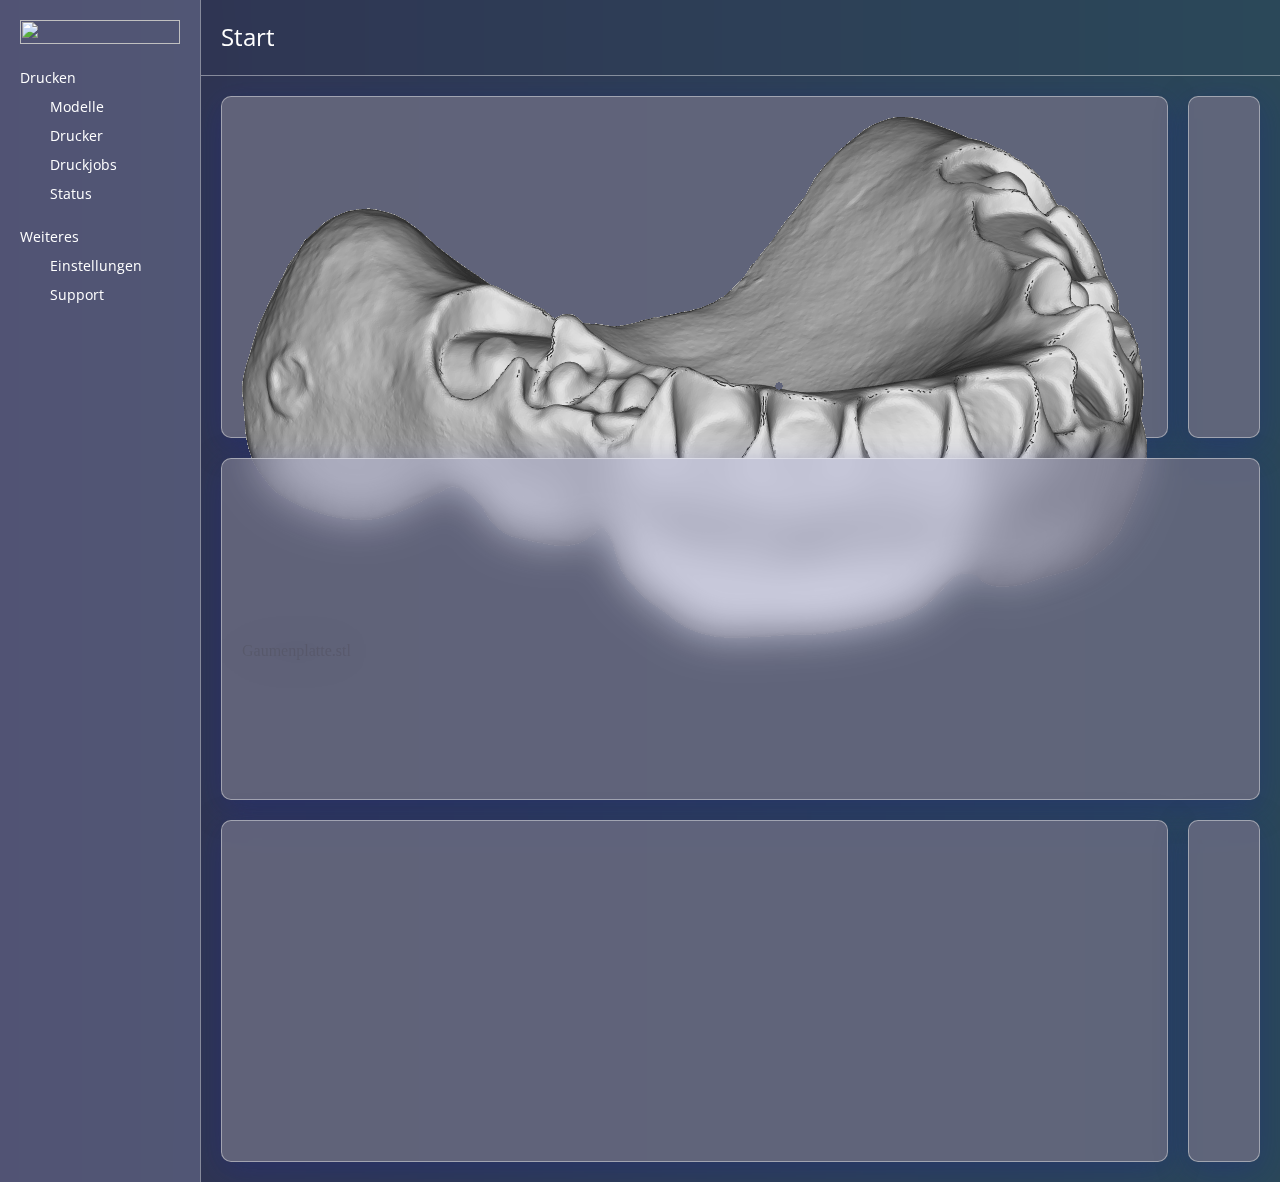
==== app/index.html @ e09a13ab "commit" ====
<!DOCTYPE html>
<html lang="en">
<head>
    <meta charset="UTF-8">
    <meta name="viewport" content="width=device-width, initial-scale=1.0">
    <title>Document</title>
    <script src="../uiComponents.js" defer></script>
    <script src="../script.js" defer></script>
    <link rel="stylesheet" href="../app.css">
    <link rel="stylesheet" href="https://cdnjs.cloudflare.com/ajax/libs/font-awesome/6.5.2/css/all.min.css" integrity="sha512-SnH5WK+bZxgPHs44uWIX+LLJAJ9/2PkPKZ5QiAj6Ta86w+fsb2TkcmfRyVX3pBnMFcV7oQPJkl9QevSCWr3W6A==" crossorigin="anonymous" referrerpolicy="no-referrer" />
</head>
<body>
    <nav >
        <a id="home-option">
            <img src="https://www.burms.de/cdn/shop/files/Logo_weiss_Hohe_Qualitaet_8k.png?v=1661779289&width=4000">
        </a>
        <h3>Drucken</h3>
        <a><i class="fa-solid fa-cube"></i>Modelle</a>
        <a><i class="fa-solid fa-hammer"></i>Drucker</a>
        <a><i class="fa-solid fa-gears"></i>Druckjobs</a>
        <a><i class="fa-solid fa-clock-rotate-left"></i>Status</a>
        <h3>Weiteres</h3>
        <a><i class="fa-solid fa-sliders"></i>Einstellungen</a>
        <a><i class="fa-solid fa-circle-info"></i>Support</a>
    </nav>
    <main>
        <section class="heading">Start</section>
        <section class="body dashboard">
            <div class="modells-dashboard dashboard-item">
                <div>
                    <img src="../src/images/model1.png">
                    <span>Gaumenplatte.stl</span>
                    <a>
                        <i class="fa-solid fa-download"></i>
                    </a>
                    <div>
                        <i class="fa-solid fa-ellipsis"></i>
                    </div>
                </div>
            </div>
            <div class="printers-dashboard dashboard-item">

            </div>
            <div class="printjobs-dashboard dashboard-item">

            </div>
            <div class="status-dashboard dashboard-item">

            </div>
            <div class="settings-dashboard dashboard-item">

            </div>

        </section>
    </main>    
</body>
</html>
---- app.css ----
@import url('https://fonts.googleapis.com/css2?family=Prompt:ital,wght@0,700;1,900&family=Roboto+Condensed:ital,wght@0,100..900;1,100..900&display=swap');
@import url('https://fonts.googleapis.com/css2?family=Open+Sans:ital,wght@0,300..800;1,300..800&display=swap');

body{
    margin: 0;
    padding: 0;
    width: 100%;
    height: 100dvh;
    display: grid;
    grid-template-columns: 200px auto;
    background: #1488CC;  /* fallback for old browsers */
    background: -webkit-linear-gradient(to right, #2B32B2, #1488CC);  /* Chrome 10-25, Safari 5.1-6 */
    background: linear-gradient(to right, #2B32B2, #1488CC); /* W3C, IE 10+/ Edge, Firefox 16+, Chrome 26+, Opera 12+, Safari 7+ */
}

nav{
    width: calc(200px - 40px);
    height: calc(100% - 40px);
    background: rgba(95, 95, 95, 0.75);
    box-shadow: 0 8px 32px 0 rgba( 31, 38, 135, 0.37 );
    backdrop-filter: blur( 20px );
    -webkit-backdrop-filter: blur( 20px );
    display: flex;
    flex-direction: column;
    gap: 10px;
    padding: 20px;
    color: white;
    font-family: "Open Sans", sans-serif;
}

nav > h3{
    font-size: 14px;
    margin-bottom: 0;
    color: rgb(255, 255, 255);
    cursor: default;
    font-weight: normal;
}

nav > a{
    font-size: 14px;
    color: white;
    cursor: pointer;
    display: grid;
    grid-template-columns: 30px 1fr;
    align-items: center;
    transition: 0.2s;
}

nav > a:hover{
    color: rgb(212, 212, 212);
}

#home-option > img{
    width: 100%;
    height: 100%;
    object-fit: contain;
    grid-column: 1 / 3;
}

main{
    border-left: 1px solid rgba(255, 255, 255, 0.418);
    width: calc(100% - 1px);
    height: 100%;
    background: rgba(51, 51, 51, 0.75);
    backdrop-filter: blur( 20px );
    -webkit-backdrop-filter: blur( 20px );
    display: grid;
    grid-template-rows: 76px auto;
}

section.heading{
    border-bottom: 1px solid rgba(255, 255, 255, 0.418);
    padding: 20px;
    width: calc(100% - 40px);
    font-size: 24px;
    color: white;
    font-family: "Open Sans", sans-serif;
}

section.body{
    padding: 20px;
    width: calc(100% - 40px);
    height: calc(100% - 40px);
}

section.dashboard{
    display: grid;
    grid-template-columns: 1fr 1fr;
    gap: 20px;
    overflow-x: auto;
    min-width: 0;
}

.dashboard-item{
    border-radius: 10px;
    border: 1px solid rgba(255, 255, 255, 0.418);
    padding: 20px;
    background: #b0b2e45e;
    box-shadow: 0 8px 32px 0 rgba( 31, 38, 135, 0.37 );
    backdrop-filter: blur( 20px );
    -webkit-backdrop-filter: blur( 20px );
    height: 300px;
}

.printjobs-dashboard{
    grid-column: 1 / 3;
}
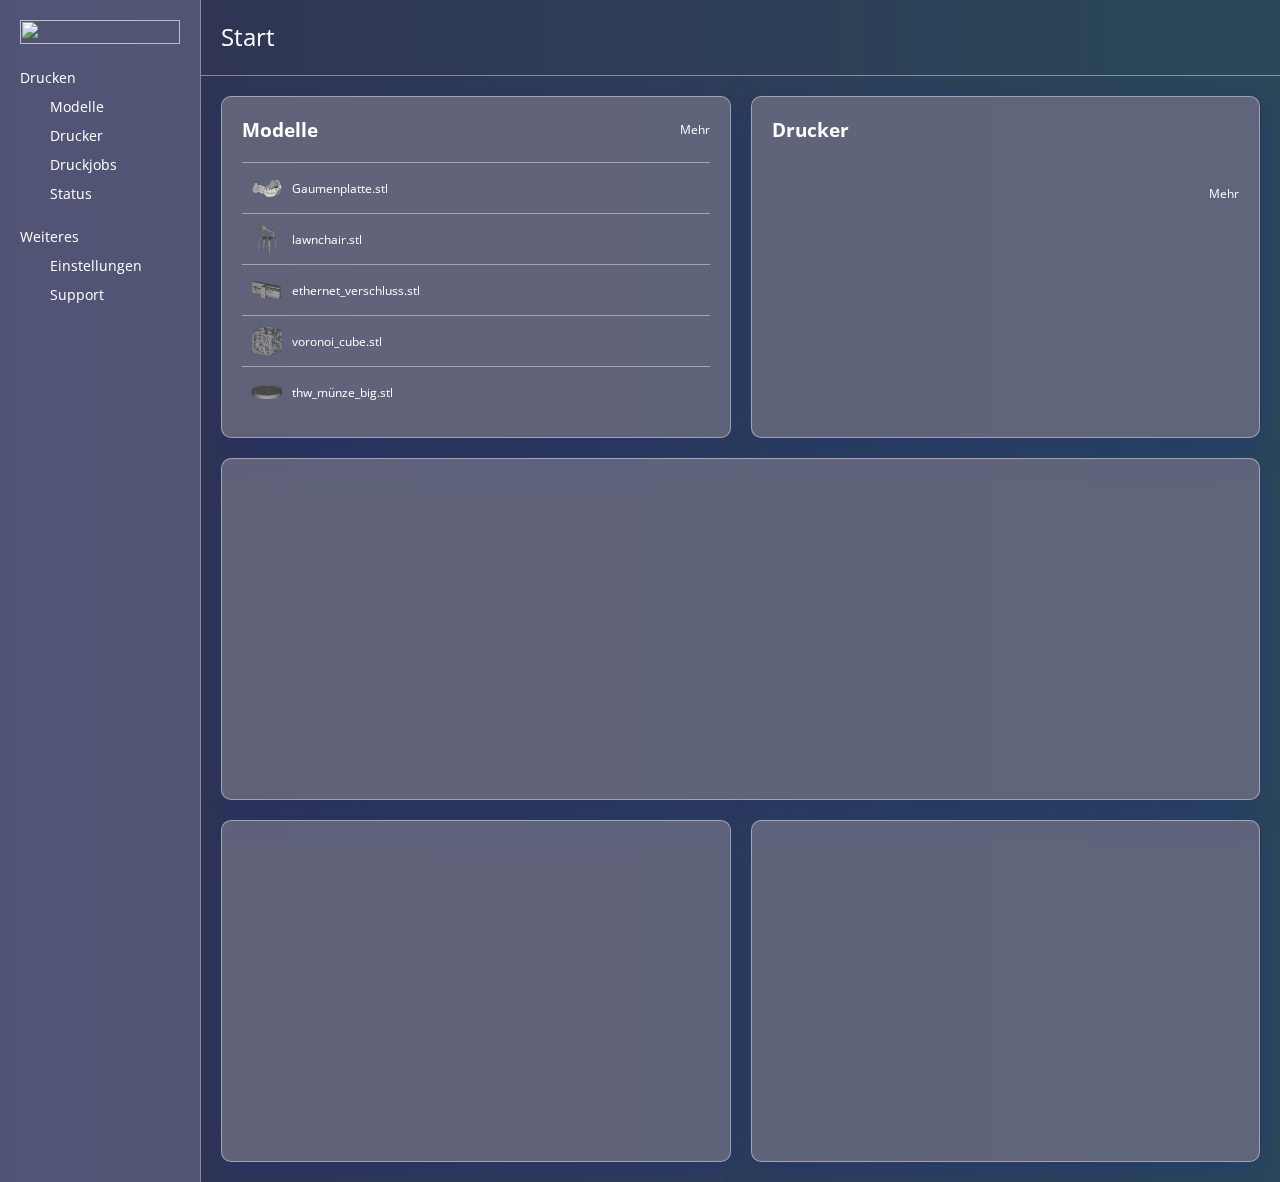
==== commit e856d195: "commit" ====
--- a/app/index.html
+++ b/app/index.html
@@ -27,19 +27,77 @@
         <section class="heading">Start</section>
         <section class="body dashboard">
             <div class="modells-dashboard dashboard-item">
-                <div>
-                    <img src="../src/images/model1.png">
-                    <span>Gaumenplatte.stl</span>
-                    <a>
-                        <i class="fa-solid fa-download"></i>
-                    </a>
-                    <div>
-                        <i class="fa-solid fa-ellipsis"></i>
+                <h3>Modelle</h3>
+                <a>Mehr <i class="fa-solid fa-caret-right"></i></a>
+                <div class="modells-dashboard-container dashboard-container">
+                    <div class="single-modell">
+                        <img src="../src/images/model1.png">
+                        <span>Gaumenplatte.stl</span>
+                        <a class="download"><i class="fa-solid fa-download"></i></a>
+                        <div class="more-options"><i class="fa-solid fa-ellipsis"></i></div>
+                    </div>
+                    <div class="single-modell">
+                        <img src="../src/images/model2.png">
+                        <span>lawnchair.stl</span>
+                        <a class="download"><i class="fa-solid fa-download"></i></a>
+                        <div class="more-options"><i class="fa-solid fa-ellipsis"></i></div>
+                    </div>
+                    <div class="single-modell">
+                        <img src="../src/images/model3.png">
+                        <span>ethernet_verschluss.stl</span>
+                        <a class="download"><i class="fa-solid fa-download"></i></a>
+                        <div class="more-options"><i class="fa-solid fa-ellipsis"></i></div>
+                    </div>
+                    <div class="single-modell">
+                        <img src="../src/images/model4.png">
+                        <span>voronoi_cube.stl</span>
+                        <a class="download"><i class="fa-solid fa-download"></i></a>
+                        <div class="more-options"><i class="fa-solid fa-ellipsis"></i></div>
+                    </div>
+                    <div class="single-modell">
+                        <img src="../src/images/model5.png">
+                        <span>thw_münze_big.stl</span>
+                        <a class="download"><i class="fa-solid fa-download"></i></a>
+                        <div class="more-options"><i class="fa-solid fa-ellipsis"></i></div>
+                    </div>
+                    <div class="single-modell">
+                        <img src="../src/images/model6.png">
+                        <span>knopf.stl</span>
+                        <a class="download"><i class="fa-solid fa-download"></i></a>
+                        <div class="more-options"><i class="fa-solid fa-ellipsis"></i></div>
+                    </div>
+                    <div class="single-modell">
+                        <img src="../src/images/model7.png">
+                        <span>läufer.stl</span>
+                        <a class="download"><i class="fa-solid fa-download"></i></a>
+                        <div class="more-options"><i class="fa-solid fa-ellipsis"></i></div>
+                    </div>
+                    <div class="single-modell">
+                        <img src="../src/images/model8.png">
+                        <span>chip.stl</span>
+                        <a class="download"><i class="fa-solid fa-download"></i></a>
+                        <div class="more-options"><i class="fa-solid fa-ellipsis"></i></div>
+                    </div>
+                    <div class="single-modell">
+                        <img src="../src/images/model9.png">
+                        <span>SMD84.stl</span>
+                        <a class="download"><i class="fa-solid fa-download"></i></a>
+                        <div class="more-options"><i class="fa-solid fa-ellipsis"></i></div>
+                    </div>
+                    <div class="single-modell">
+                        <div class="add-new-model">
+                            <i class="fa-solid fa-arrow-up-from-bracket"></i>
+                            <span>Neues Modell hinzufügen</span>
+                        </div>
                     </div>
                 </div>
             </div>
             <div class="printers-dashboard dashboard-item">
+                <h3>Drucker</h3>
+                <a>Mehr <i class="fa-solid fa-caret-right"></i></a>
+                <div class="printers-dashboard-container dashboard-container">
 
+                </div>
             </div>
             <div class="printjobs-dashboard dashboard-item">
 
--- a/app.css
+++ b/app.css
@@ -1,25 +1,28 @@
 @import url('https://fonts.googleapis.com/css2?family=Prompt:ital,wght@0,700;1,900&family=Roboto+Condensed:ital,wght@0,100..900;1,100..900&display=swap');
 @import url('https://fonts.googleapis.com/css2?family=Open+Sans:ital,wght@0,300..800;1,300..800&display=swap');
 
-body{
+body {
     margin: 0;
     padding: 0;
     width: 100%;
     height: 100dvh;
     display: grid;
     grid-template-columns: 200px auto;
-    background: #1488CC;  /* fallback for old browsers */
-    background: -webkit-linear-gradient(to right, #2B32B2, #1488CC);  /* Chrome 10-25, Safari 5.1-6 */
-    background: linear-gradient(to right, #2B32B2, #1488CC); /* W3C, IE 10+/ Edge, Firefox 16+, Chrome 26+, Opera 12+, Safari 7+ */
+    background: #1488CC;
+    /* fallback for old browsers */
+    background: -webkit-linear-gradient(to right, #2B32B2, #1488CC);
+    /* Chrome 10-25, Safari 5.1-6 */
+    background: linear-gradient(to right, #2B32B2, #1488CC);
+    /* W3C, IE 10+/ Edge, Firefox 16+, Chrome 26+, Opera 12+, Safari 7+ */
 }
 
-nav{
+nav {
     width: calc(200px - 40px);
     height: calc(100% - 40px);
     background: rgba(95, 95, 95, 0.75);
-    box-shadow: 0 8px 32px 0 rgba( 31, 38, 135, 0.37 );
-    backdrop-filter: blur( 20px );
-    -webkit-backdrop-filter: blur( 20px );
+    box-shadow: 0 8px 32px 0 rgba(31, 38, 135, 0.37);
+    backdrop-filter: blur(20px);
+    -webkit-backdrop-filter: blur(20px);
     display: flex;
     flex-direction: column;
     gap: 10px;
@@ -28,7 +31,7 @@
     font-family: "Open Sans", sans-serif;
 }
 
-nav > h3{
+nav>h3 {
     font-size: 14px;
     margin-bottom: 0;
     color: rgb(255, 255, 255);
@@ -36,7 +39,7 @@
     font-weight: normal;
 }
 
-nav > a{
+nav>a {
     font-size: 14px;
     color: white;
     cursor: pointer;
@@ -46,29 +49,29 @@
     transition: 0.2s;
 }
 
-nav > a:hover{
+nav>a:hover {
     color: rgb(212, 212, 212);
 }
 
-#home-option > img{
+#home-option>img {
     width: 100%;
     height: 100%;
     object-fit: contain;
     grid-column: 1 / 3;
 }
 
-main{
+main {
     border-left: 1px solid rgba(255, 255, 255, 0.418);
     width: calc(100% - 1px);
     height: 100%;
     background: rgba(51, 51, 51, 0.75);
-    backdrop-filter: blur( 20px );
-    -webkit-backdrop-filter: blur( 20px );
+    backdrop-filter: blur(20px);
+    -webkit-backdrop-filter: blur(20px);
     display: grid;
     grid-template-rows: 76px auto;
 }
 
-section.heading{
+section.heading {
     border-bottom: 1px solid rgba(255, 255, 255, 0.418);
     padding: 20px;
     width: calc(100% - 40px);
@@ -77,13 +80,13 @@
     font-family: "Open Sans", sans-serif;
 }
 
-section.body{
+section.body {
     padding: 20px;
     width: calc(100% - 40px);
     height: calc(100% - 40px);
 }
 
-section.dashboard{
+section.dashboard {
     display: grid;
     grid-template-columns: 1fr 1fr;
     gap: 20px;
@@ -91,18 +94,104 @@
     min-width: 0;
 }
 
-.dashboard-item{
+.dashboard-item {
     border-radius: 10px;
     border: 1px solid rgba(255, 255, 255, 0.418);
     padding: 20px;
     background: #b0b2e45e;
-    box-shadow: 0 8px 32px 0 rgba( 31, 38, 135, 0.37 );
-    backdrop-filter: blur( 20px );
-    -webkit-backdrop-filter: blur( 20px );
+    box-shadow: 0 8px 32px 0 rgba(31, 38, 135, 0.37);
+    backdrop-filter: blur(20px);
+    -webkit-backdrop-filter: blur(20px);
     height: 300px;
 }
 
-.printjobs-dashboard{
+.printjobs-dashboard {
     grid-column: 1 / 3;
 }
 
+.dashboard-item{
+    display: grid;
+    grid-template-columns: 1fr 1fr;
+    gap: 20px;
+}
+
+.dashboard-item>h3 {
+    color: white;
+    font-family: "Open Sans", sans-serif;
+    margin: 0;
+}
+
+.dashboard-item>a {
+    color: white;
+    font-family: "Open Sans", sans-serif;
+    margin: 0;
+    cursor: pointer;
+    justify-self: end;
+    font-size: 12px;
+    align-self: center;
+}
+
+.dashboard-container {
+    overflow-y: auto;
+    scrollbar-width: thin;
+    scrollbar-color: #b0b2e45e transparent;
+    grid-column: 1 / 3;
+}
+
+.single-modell {
+    display: grid;
+    grid-template-columns: 30px auto 30px 30px;
+    grid-template-rows: 30px;
+    border-top: 1px solid rgba(255, 255, 255, 0.418);
+    align-items: center;
+    align-content: center;
+    justify-items: center;
+    color: white;
+    gap: 10px;
+    padding: 10px 10px;
+    font-family: "Open Sans", sans-serif;
+    font-size: 12px;
+}
+
+.single-modell:last-of-type {
+    border-bottom: 1px solid rgba(255, 255, 255, 0.418);
+    cursor: pointer;
+}
+
+.single-modell:hover {
+    background-color: #b0b2e45e;
+}
+
+.single-modell>span {
+    justify-self: start;
+    font-size: 12px;
+}
+
+.single-modell>img {
+    width: 100%;
+    height: 100%;
+    object-fit: contain;
+}
+
+.single-modell>.download,.more-options {
+    cursor: pointer;
+    width: 100%;
+    height: 100%;
+    display: flex;
+    justify-content: center;
+    align-items: center;
+}
+
+.single-modell>.download:hover,.more-options:hover {
+    background-color: #979797;
+}
+
+.single-modell>.add-new-model {
+    grid-column: 1 / 5;
+    cursor: pointer;
+    display: flex;
+    justify-content: center;
+    align-items: center;
+    gap: 10px;
+    font-size: 12px;
+}
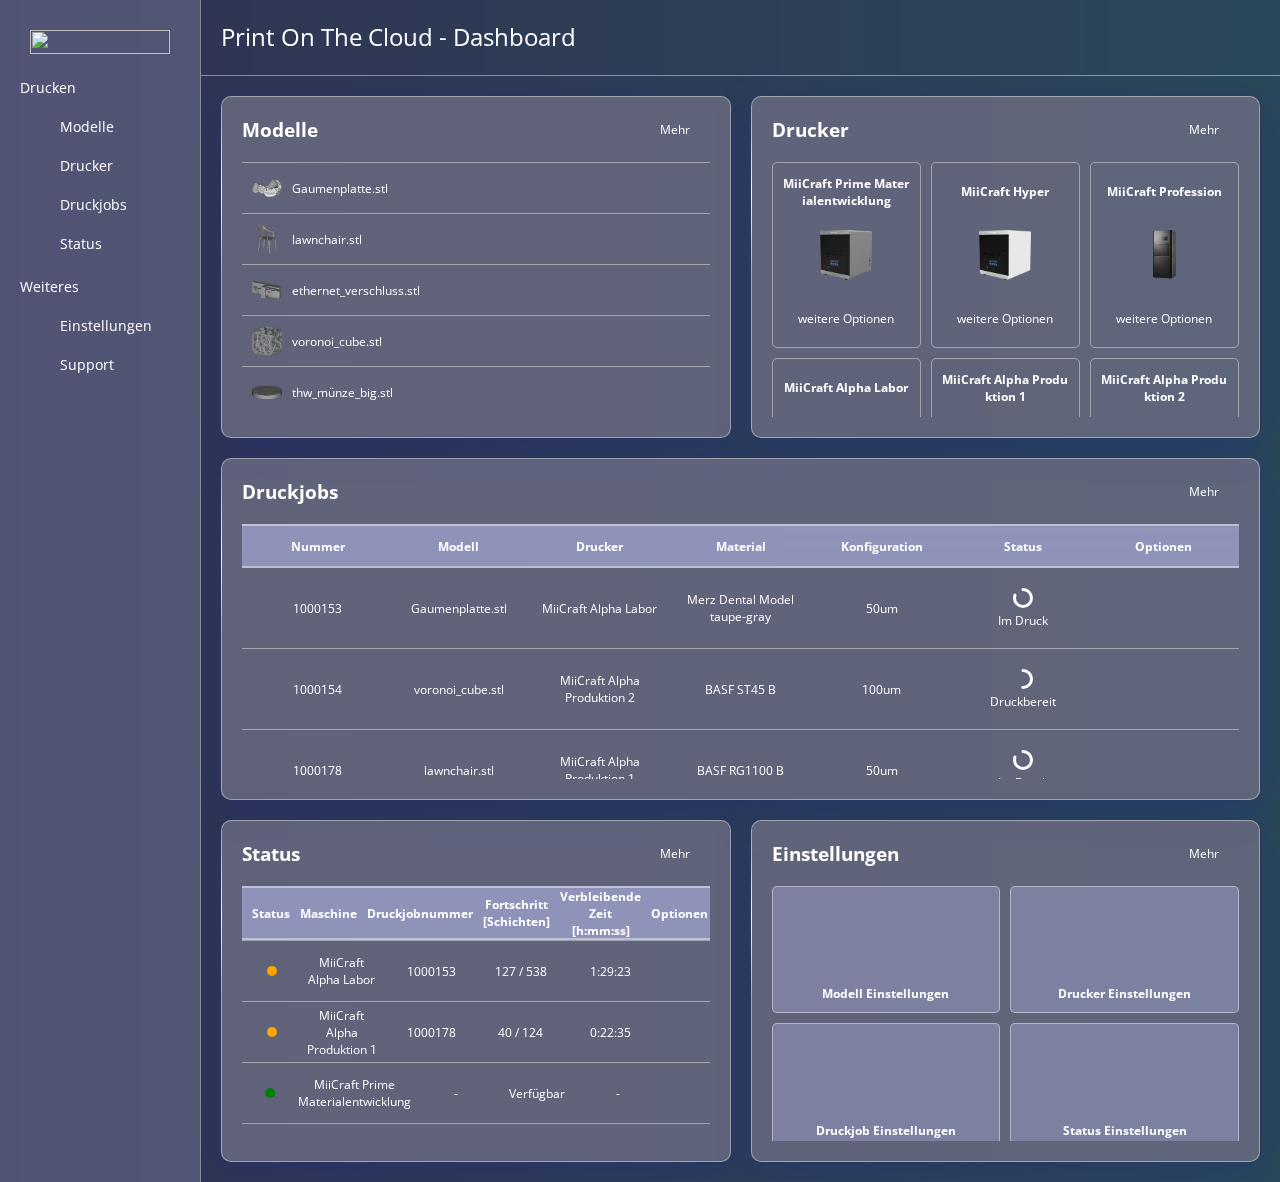
==== commit 5ee64ae9: "dashboard done" ====
--- a/app/index.html
+++ b/app/index.html
@@ -24,7 +24,7 @@
         <a><i class="fa-solid fa-circle-info"></i>Support</a>
     </nav>
     <main>
-        <section class="heading">Start</section>
+        <section class="heading">Print On The Cloud - Dashboard</section>
         <section class="body dashboard">
             <div class="modells-dashboard dashboard-item">
                 <h3>Modelle</h3>
@@ -96,17 +96,231 @@
                 <h3>Drucker</h3>
                 <a>Mehr <i class="fa-solid fa-caret-right"></i></a>
                 <div class="printers-dashboard-container dashboard-container">
+                    <div class="single-printer">
+                        <span>MiiCraft Prime Materialentwicklung</span>
+                        <img src="../src/images/printer1.png">
+                        <div>weitere Optionen</div>
+                    </div>
+                    <div class="single-printer">
+                        <span>MiiCraft Hyper</span>
+                        <img src="../src/images/printer2.png">
+                        <div>weitere Optionen</div>
+                    </div>
+                    <div class="single-printer">
+                        <span>MiiCraft Profession</span>
+                        <img src="../src/images/printer3.png">
+                        <div>weitere Optionen</div>
+                    </div>
+                    <div class="single-printer">
+                        <span>MiiCraft Alpha Labor</span>
+                        <img src="../src/images/printer4.png">
+                        <div>weitere Optionen</div>
+                    </div>
+                    <div class="single-printer">
+                        <span>MiiCraft Alpha Produktion 1</span>
+                        <img src="../src/images/printer4.png">
+                        <div>weitere Optionen</div>
+                    </div>
+                    <div class="single-printer">
+                        <span>MiiCraft Alpha Produktion 2</span>
+                        <img src="../src/images/printer4.png">
+                        <div>weitere Optionen</div>
+                    </div>
+                    <div class="single-printer">
+                        <div>Neuen Drucker hinzufügen</div>
+                        
+                    </div>
+                </div>
+            </div>
+            <div class="printjobs-dashboard dashboard-item">
+                <h3>Druckjobs</h3>
+                <a>Mehr <i class="fa-solid fa-caret-right"></i></a>
+                <div class="printjobs-dashboard-container dashboard-container">
+                    <div class="single-printjob single-printjob-header">
+                        <span class="number">Nummer</span>
+                        <span class="model">Modell</span>
+                        <span class="printer">Drucker</span>
+                        <span class="material">Material</span>
+                        <span class="configuration">Konfiguration</span>
+                        <span class="status">Status</span>
+                        <span class="option">Optionen</span>
+                    </div>
+                    <div class="single-printjob">
+                        <span class="number">1000153</span>
+                        <span class="model">Gaumenplatte.stl</span>
+                        <span class="printer">MiiCraft Alpha Labor</span>
+                        <span class="material">Merz Dental Model taupe-gray</span>
+                        <span class="configuration">50um</span>
+                        <span class="status">
+                            <pretty-progress progress="80" height="20"></pretty-progress>
+                            Im Druck
+                        </span>
+                        <div class="option"><i class="fa-solid fa-ellipsis"></i></div>
+                    </div>
+                    <div class="single-printjob">
+                        <span class="number">1000154</span>
+                        <span class="model">voronoi_cube.stl</span>
+                        <span class="printer">MiiCraft Alpha Produktion 2</span>
+                        <span class="material">BASF ST45 B</span>
+                        <span class="configuration">100um</span>
+                        <span class="status">
+                            <pretty-progress progress="50" height="20"></pretty-progress>
+                            Druckbereit
+                        </span>
+                        <div class="option"><i class="fa-solid fa-ellipsis"></i></div>
+                    </div>
+                    <div class="single-printjob">
+                        <span class="number">1000178</span>
+                        <span class="model">lawnchair.stl</span>
+                        <span class="printer">MiiCraft Alpha Produktion 1</span>
+                        <span class="material">BASF RG1100 B</span>
+                        <span class="configuration">50um</span>
+                        <span class="status">
+                            <pretty-progress progress="80" height="20"></pretty-progress>
+                            Im Druck
+                        </span>
+                        <div class="option"><i class="fa-solid fa-ellipsis"></i></div>
+                    </div>
+                    <div class="single-printjob">
+                        <span class="number">1000192</span>
+                        <span class="model">ethernet_verschluss.stl</span>
+                        <span class="printer">MiiCraft Alpha Prime</span>
+                        <span class="material">Okamoto Water-Washable White</span>
+                        <span class="configuration">100um</span>
+                        <span class="status">
+                            <pretty-progress progress="50" height="20"></pretty-progress>
+                            Druckbereit
+                        </span>
+                        <div class="option"><i class="fa-solid fa-ellipsis"></i></div>
+                    </div>
+                    <div class="single-printjob">
+                        <span class="number">1000215</span>
+                        <span class="model">chip.stl</span>
+                        <span class="printer">MiiCraft Profession</span>
+                        <span class="material">3DM Impact</span>
+                        <span class="configuration">100um</span>
+                        <span class="status">
+                            <pretty-progress progress="10" height="20"></pretty-progress>
+                            Wartet auf Datenvorbereitung
+                        </span>
+                        <div class="option"><i class="fa-solid fa-ellipsis"></i></div>
+                    </div>
+                    <div class="single-printjob">
+                        <span class="number">1000240</span>
+                        <span class="model">knopf.stl</span>
+                        <span class="printer">MiiCraft Profession</span>
+                        <span class="material">BASF ST45 B</span>
+                        <span class="configuration">50um</span>
+                        <span class="status">
+                            <pretty-progress progress="10" height="20"></pretty-progress>
+                            Wartet auf Datenvorbereitung
+                        </span>
+                        <div class="option"><i class="fa-solid fa-ellipsis"></i></div>
+                    </div>
+                    <div class="single-printjob">
+                        <span class="add-new-printjob">
+                            <i class="fa-solid fa-file-circle-plus"></i>
+                            Neuen Druckjob hinzufügen
+                        </span>
+                    </div>
+                </div>
+            </div>
+            <div class="status-dashboard dashboard-item">
+                <h3>Status</h3>
+                <a>Mehr <i class="fa-solid fa-caret-right"></i></a>
+                <div class="status-dashboard-container dashboard-container">
+                    <div class="single-status single-status-header">
+                        <div>Status</div>
+                        <span>Maschine</span>
+                        <span>Druckjobnummer</span>
+                        <span>Fortschritt<br>[Schichten]</span>
+                        <span>Verbleibende Zeit<br>[h:mm:ss]</span>
+                        <span>Optionen</span>
+                    </div>
+                    <div class="single-status">
+                        <div class="status printing"></div>
+                        <span>MiiCraft Alpha Labor</span>
+                        <span>1000153</span>
+                        <span>127 / 538</span>
+                        <span>1:29:23</span>
+                        <span class="option"><i class="fa-solid fa-ellipsis"></i></span>
+                    </div>
+                    <div class="single-status">
+                        <div class="status printing"></div>
+                        <span>MiiCraft Alpha Produktion 1</span>
+                        <span>1000178</span>
+                        <span>40 / 124</span>
+                        <span>0:22:35</span>
+                        <span class="option"><i class="fa-solid fa-ellipsis"></i></span>
+                    </div>
+                    <div class="single-status">
+                        <div class="status on"></div>
+                        <span>MiiCraft Prime Materialentwicklung</span>
+                        <span>-</span>
+                        <span>Verfügbar</span>
+                        <span>-</span>
+                        <span class="option"><i class="fa-solid fa-ellipsis"></i></span>
+                    </div>
+                    <div class="single-status">
+                        <div class="status on"></div>
+                        <span>MiiCraft Hyper</span>
+                        <span>-</span>
+                        <span>Verfügbar</span>
+                        <span>-</span>
+                        <span class="option"><i class="fa-solid fa-ellipsis"></i></span>
+                    </div>
+                    <div class="single-status">
+                        <div class="status off"></div>
+                        <span>MiiCraft Alpha Produktion 2</span>
+                        <span>-</span>
+                        <span>Ausgeschaltet</span>
+                        <span>-</span>
+                        <span class="option"><i class="fa-solid fa-ellipsis"></i></span>
+                    </div>
+                    <div class="single-status">
+                        <div class="status off"></div>
+                        <span>MiiCraft Profession</span>
+                        <span>-</span>
+                        <span>Ausgeschaltet</span>
+                        <span>-</span>
+                        <span class="option"><i class="fa-solid fa-ellipsis"></i></span>
+                    </div>
 
                 </div>
             </div>
-            <div class="printjobs-dashboard dashboard-item">
-
-            </div>
-            <div class="status-dashboard dashboard-item">
-
-            </div>
             <div class="settings-dashboard dashboard-item">
-
+                <h3>Einstellungen</h3>
+                <a>Mehr <i class="fa-solid fa-caret-right"></i></a>
+                <div class="settings-dashboard-container dashboard-container">
+                    <div class="single-setting">
+                        <i class="fa-solid fa-cube"></i>
+                        <span>Modell Einstellungen</span>
+                    </div>
+                    <div class="single-setting">
+                        <i class="fa-solid fa-hammer"></i>
+                        <span>Drucker Einstellungen</span>
+                    </div>
+                    <div class="single-setting">
+                        <i class="fa-solid fa-gears"></i>
+                        <span>Druckjob Einstellungen</span>
+                    </div>
+                    <div class="single-setting">
+                        <i class="fa-solid fa-clock-rotate-left"></i>
+                        <span>Status Einstellungen</span>
+                    </div>
+                    <div class="single-setting">
+                        <i class="fa-solid fa-sliders"></i>
+                        <span>Account Einstellungen</span>
+                    </div>
+                    <div class="single-setting">
+                        <i class="fa-solid fa-user"></i>
+                        <span>Support</span>
+                    </div>
+                    <div class="single-setting">
+                        <i class="fa-solid fa-right-from-bracket"></i>
+                        <span>Abmelden</span>
+                    </div>
+                </div>
             </div>
 
         </section>
--- a/app.css
+++ b/app.css
@@ -25,7 +25,6 @@
     -webkit-backdrop-filter: blur(20px);
     display: flex;
     flex-direction: column;
-    gap: 10px;
     padding: 20px;
     color: white;
     font-family: "Open Sans", sans-serif;
@@ -33,7 +32,7 @@
 
 nav>h3 {
     font-size: 14px;
-    margin-bottom: 0;
+    margin-bottom: 10px;
     color: rgb(255, 255, 255);
     cursor: default;
     font-weight: normal;
@@ -46,11 +45,11 @@
     display: grid;
     grid-template-columns: 30px 1fr;
     align-items: center;
-    transition: 0.2s;
+    padding: 10px;
 }
 
 nav>a:hover {
-    color: rgb(212, 212, 212);
+    background-color: #b0b2e45e;
 }
 
 #home-option>img {
@@ -69,6 +68,8 @@
     -webkit-backdrop-filter: blur(20px);
     display: grid;
     grid-template-rows: 76px auto;
+    container-type: inline-size;
+    container-name: main-container;
 }
 
 section.heading {
@@ -92,6 +93,16 @@
     gap: 20px;
     overflow-x: auto;
     min-width: 0;
+}
+
+@container main-container (max-width: 768px){
+    .body.dashboard {
+        grid-template-columns: 1fr;
+    }    
+
+    .dashboard-item{
+        grid-column: 1 / 3;
+    }
 }
 
 .dashboard-item {
@@ -115,6 +126,16 @@
     gap: 20px;
 }
 
+.dashboard-item::before {
+    position: absolute;
+    content: "";
+    width: 1px;
+    background: linear-gradient(transparent, aliceblue, transparent);
+    height: 50%;
+    top: 10px;
+    left: -1px;
+}
+
 .dashboard-item>h3 {
     color: white;
     font-family: "Open Sans", sans-serif;
@@ -129,6 +150,17 @@
     justify-self: end;
     font-size: 12px;
     align-self: center;
+
+    padding: 0 10px;
+    display: flex;
+    justify-content: center;
+    align-items: center;
+    gap: 10px;
+    height: 100%;
+}
+
+.dashboard-item > a:hover {
+    background-color: #b0b2e45e;
 }
 
 .dashboard-container {
@@ -183,7 +215,7 @@
 }
 
 .single-modell>.download:hover,.more-options:hover {
-    background-color: #979797;
+    background-color: #b0b2e45e;
 }
 
 .single-modell>.add-new-model {
@@ -195,3 +227,285 @@
     gap: 10px;
     font-size: 12px;
 }
+
+.printers-dashboard-container{
+    display: grid;
+    grid-template-columns: repeat(4, minmax(0,1fr));
+    justify-content: space-between;
+    gap: 10px;
+}
+
+.printers-dashboard{
+    container-type: inline-size;
+    container-name: printers-dashboard;
+}
+
+@container printers-dashboard (max-width: 600px){
+    .printers-dashboard-container{
+        grid-template-columns: repeat(3, minmax(0,1fr));
+    }
+}
+
+@container printers-dashboard (max-width: 400px){
+    .printers-dashboard-container{
+        grid-template-columns: repeat(2, minmax(0,1fr));
+    }
+}
+
+.single-printer{
+    display: flex;
+    flex-direction: column;
+    justify-content: center;
+    align-items: center;
+
+    display: grid;
+    grid-template-rows: 1fr auto 1fr;
+
+    gap: 20px;
+    border: 1px solid rgba(255, 255, 255, 0.418);
+    border-radius: 5px;
+    color: white;
+    padding: 10px 10px;
+    font-family: "Open Sans", sans-serif;
+    font-size: 12px;
+    text-align: center;
+}
+
+.single-printer:hover{
+    background-color: #b0b2e45e;
+}
+
+.single-printer>span {
+    font-size: 12px;
+    font-weight: bold;
+    width: 100%;
+    text-align: center;
+    word-wrap: break-word;
+    word-break: break-all;
+}
+
+.single-printer>img {
+    width: 100%;
+    object-fit: contain;
+    height: 50px;
+}
+
+.single-printer>div {
+    cursor: pointer;
+    padding: 10px;
+}
+
+.single-printer>div:hover {
+    background-color: #b0b2e45e;
+}
+
+.single-printer:last-of-type{
+    cursor: pointer;
+}
+
+.single-printer:last-of-type>div{
+    grid-row: 1 / 4;
+}
+
+.single-printer:last-of-type>div:hover {
+    background-color: unset;
+}
+
+.single-printjob-header{
+    border-top: 2px solid rgba(255, 255, 255, 0.418) !important;
+    border-bottom: 2px solid rgba(255, 255, 255, 0.418);
+    font-weight: bold;
+    position: sticky;
+    top: 0;
+    background-color: #b0b2e45e;
+    backdrop-filter: blur(20px);
+    -webkit-backdrop-filter: blur(20px);
+    height: 20px;
+}
+
+.single-printjob {
+    display: grid;
+    grid-template-columns: 1fr 1fr 1fr 1fr 1fr 1fr 1fr;
+    grid-template-rows: minmax(30px, 60px);
+    border-top: 1px solid rgba(255, 255, 255, 0.418);
+    align-items: center;
+    align-content: center;
+    justify-items: center;
+    color: white;
+    gap: 10px;
+    padding: 10px 10px;
+    font-family: "Open Sans", sans-serif;
+    font-size: 12px;
+    text-align: center;
+}
+
+.single-printjob:hover {
+    background-color: #b0b2e45e;
+}
+
+.single-printjob:nth-of-type(2) {
+    border-top: unset;
+}
+
+.single-printjob:last-of-type {
+    border-bottom: 1px solid rgba(255, 255, 255, 0.418);
+    height: 20px;
+    cursor: pointer;
+}
+
+.single-printjob > .option {
+    width: 30px;
+    height: 30px;
+    display: flex;
+    justify-content: center;
+    align-items: center;
+    cursor: pointer;
+}
+
+.single-printjob > .option:hover {
+    background-color: #b0b2e45e;
+}
+
+.add-new-printjob {
+    cursor: pointer;
+    grid-column: 1 / 8;
+    display: flex;
+    justify-content: center;
+    align-items: center;
+    gap: 10px;
+    height: 20px;
+}
+
+.single-status-header{
+    border-top: 2px solid rgba(255, 255, 255, 0.418) !important;
+    border-bottom: 2px solid rgba(255, 255, 255, 0.418);
+    font-weight: bold;
+    position: sticky;
+    top: 0;
+    background-color: #b0b2e45e;
+    backdrop-filter: blur(20px);
+    -webkit-backdrop-filter: blur(20px);
+    height: 30px;
+}
+
+.single-status{
+    display: grid;
+    grid-template-columns: 0.5fr 1fr 1fr 1fr 1fr 0.5fr;
+    grid-template-rows: minmax(30px, 40px);
+    border-top: 1px solid rgba(255, 255, 255, 0.418);
+    align-items: center;
+    align-content: center;
+    justify-items: center;
+    color: white;
+    gap: 10px;
+    padding: 10px 10px;
+    font-family: "Open Sans", sans-serif;
+    font-size: 12px;
+    text-align: center;
+}
+
+.single-status:hover{
+    background-color: #b0b2e45e;
+}
+
+.single-status > .status{
+    width: 10px;
+    height: 10px;
+    margin: auto;
+    border-radius: 50%;
+}
+
+.single-status > .status.off{
+    background-color: red;
+}
+
+.single-status > .status.on{
+    background-color: green;
+}
+
+.single-status > .status.printing{
+    background-color: orange;
+}
+
+.single-status:last-of-type{
+    border-bottom: 1px solid rgba(255, 255, 255, 0.418);
+}
+
+.single-status > .option {
+    width: 30px;
+    height: 30px;
+    display: flex;
+    justify-content: center;
+    align-items: center;
+    cursor: pointer;
+}
+
+.single-status > .option:hover {
+    background-color: #b0b2e45e;
+}
+
+.settings-dashboard-container{
+    display: grid;
+    grid-template-columns: repeat(4, minmax(0,1fr));
+    justify-content: space-between;
+    gap: 10px;
+}
+
+.settings-dashboard{
+    container-type: inline-size;
+    container-name: settings-dashboard;
+}
+
+@container settings-dashboard (max-width: 700px){
+    .settings-dashboard-container{
+        grid-template-columns: repeat(3, minmax(0,1fr));
+    }
+}
+
+@container settings-dashboard (max-width: 510px){
+    .settings-dashboard-container{
+        grid-template-columns: repeat(2, minmax(0,1fr));
+    }
+}
+
+@container settings-dashboard (max-width: 400px){
+    .settings-dashboard-container{
+        grid-template-columns: repeat(2, minmax(0,1fr));
+    }
+}
+
+.single-setting{
+    display: flex;
+    flex-direction: column;
+    justify-content: center;
+    align-items: center;
+    display: grid;
+    grid-template-rows: 4fr 1fr;
+    gap: 20px;
+    border: 1px solid rgba(255, 255, 255, 0.418);
+    border-radius: 5px;
+    color: white;
+    padding: 10px 10px;
+    font-family: "Open Sans", sans-serif;
+    font-size: 12px;
+    text-align: center;
+    cursor: pointer;
+    background-color: #b0b2e45e;
+}
+
+.single-setting:hover{
+    background-color: #8586a15e;
+}
+
+.single-setting>span {
+    font-size: 12px;
+    font-weight: bold;
+    width: 100%;
+    text-align: center;
+    word-wrap: break-word;
+    word-break: break-all;
+}
+
+.single-setting>i {
+    font-size: 36px;
+}
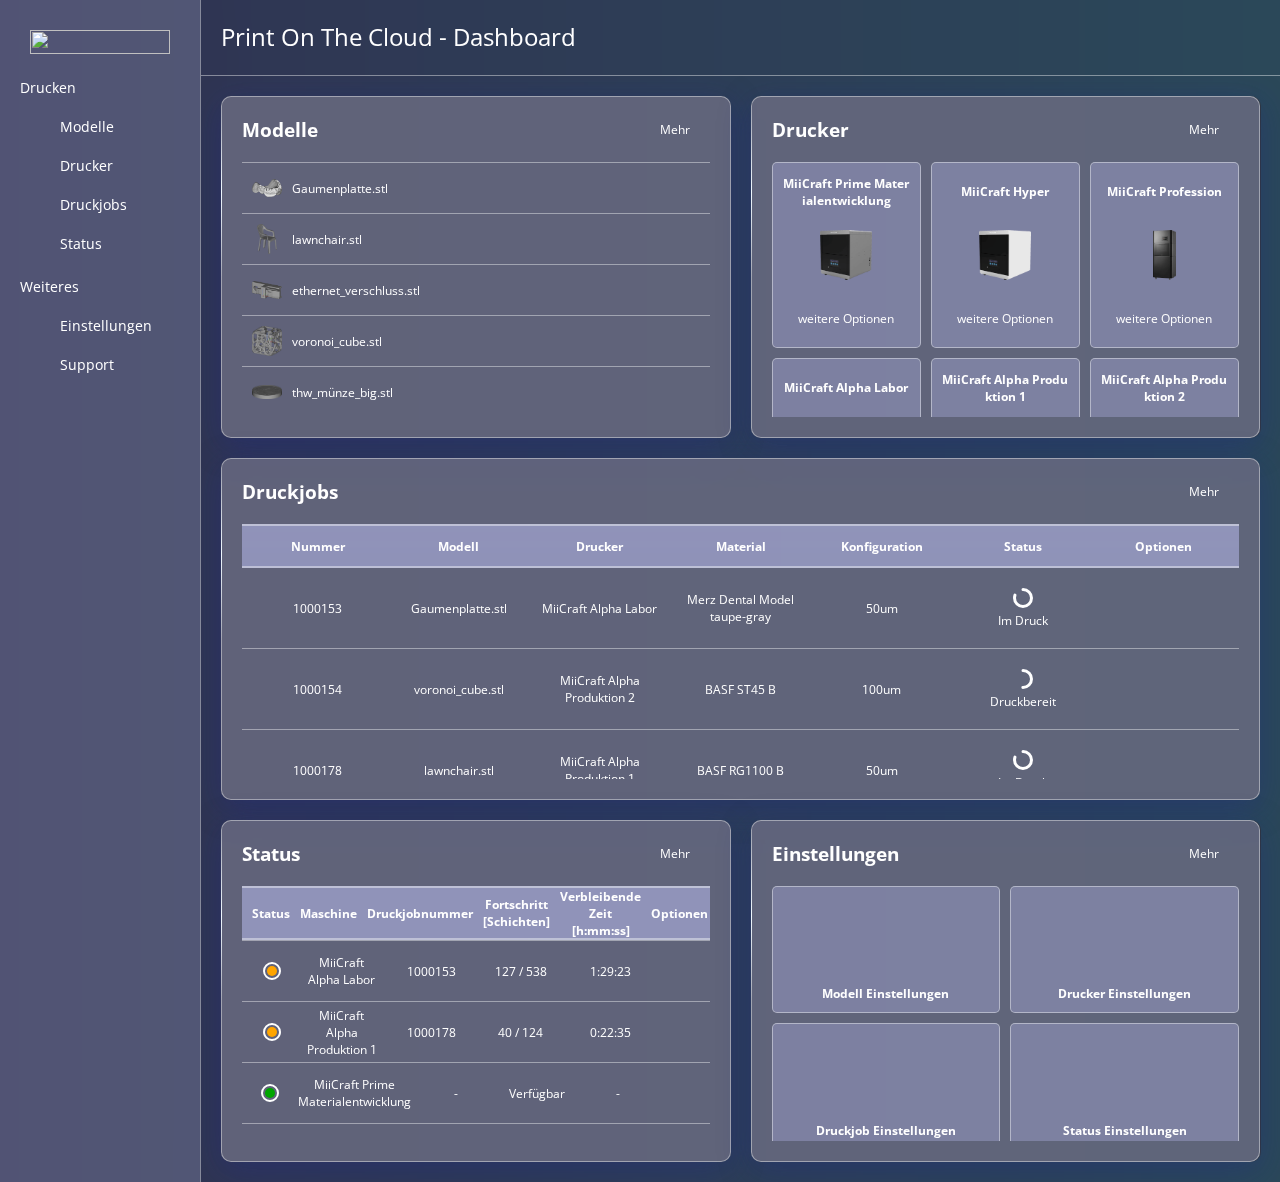
==== commit 6b62d9a0: "nav made sticky" ====
--- a/app/index.html
+++ b/app/index.html
@@ -10,18 +10,21 @@
     <link rel="stylesheet" href="https://cdnjs.cloudflare.com/ajax/libs/font-awesome/6.5.2/css/all.min.css" integrity="sha512-SnH5WK+bZxgPHs44uWIX+LLJAJ9/2PkPKZ5QiAj6Ta86w+fsb2TkcmfRyVX3pBnMFcV7oQPJkl9QevSCWr3W6A==" crossorigin="anonymous" referrerpolicy="no-referrer" />
 </head>
 <body>
-    <nav >
-        <a id="home-option">
-            <img src="https://www.burms.de/cdn/shop/files/Logo_weiss_Hohe_Qualitaet_8k.png?v=1661779289&width=4000">
-        </a>
-        <h3>Drucken</h3>
-        <a><i class="fa-solid fa-cube"></i>Modelle</a>
-        <a><i class="fa-solid fa-hammer"></i>Drucker</a>
-        <a><i class="fa-solid fa-gears"></i>Druckjobs</a>
-        <a><i class="fa-solid fa-clock-rotate-left"></i>Status</a>
-        <h3>Weiteres</h3>
-        <a><i class="fa-solid fa-sliders"></i>Einstellungen</a>
-        <a><i class="fa-solid fa-circle-info"></i>Support</a>
+    <nav>
+        <div class="content">
+            <a id="home-option">
+                <img src="https://www.burms.de/cdn/shop/files/Logo_weiss_Hohe_Qualitaet_8k.png?v=1661779289&width=4000">
+            </a>
+            <h3>Drucken</h3>
+            <a><i class="fa-solid fa-cube"></i>Modelle</a>
+            <a><i class="fa-solid fa-hammer"></i>Drucker</a>
+            <a><i class="fa-solid fa-gears"></i>Druckjobs</a>
+            <a><i class="fa-solid fa-clock-rotate-left"></i>Status</a>
+            <h3>Weiteres</h3>
+            <a><i class="fa-solid fa-sliders"></i>Einstellungen</a>
+            <a><i class="fa-solid fa-circle-info"></i>Support</a>
+
+        </div>
     </nav>
     <main>
         <section class="heading">Print On The Cloud - Dashboard</section>
--- a/app.css
+++ b/app.css
@@ -30,7 +30,14 @@
     font-family: "Open Sans", sans-serif;
 }
 
-nav>h3 {
+nav > .content{
+    display: flex;
+    flex-direction: column;
+    position: sticky;
+    top: 20px;
+}
+
+nav > .content>h3 {
     font-size: 14px;
     margin-bottom: 10px;
     color: rgb(255, 255, 255);
@@ -38,7 +45,7 @@
     font-weight: normal;
 }
 
-nav>a {
+nav > .content>a {
     font-size: 14px;
     color: white;
     cursor: pointer;
@@ -48,7 +55,7 @@
     padding: 10px;
 }
 
-nav>a:hover {
+nav > .content>a:hover {
     background-color: #b0b2e45e;
 }
 
@@ -269,10 +276,15 @@
     font-family: "Open Sans", sans-serif;
     font-size: 12px;
     text-align: center;
+    background-color: #b0b2e45e;
 }
 
 .single-printer:hover{
     background-color: #b0b2e45e;
+}
+
+.single-printer:last-of-type:hover{
+    background-color: #8586a15e;
 }
 
 .single-printer>span {
@@ -413,6 +425,8 @@
     height: 10px;
     margin: auto;
     border-radius: 50%;
+    outline-offset: 2px;
+    outline: 2px solid white;
 }
 
 .single-status > .status.off{
@@ -420,7 +434,7 @@
 }
 
 .single-status > .status.on{
-    background-color: green;
+    background-color: #00a500;
 }
 
 .single-status > .status.printing{
